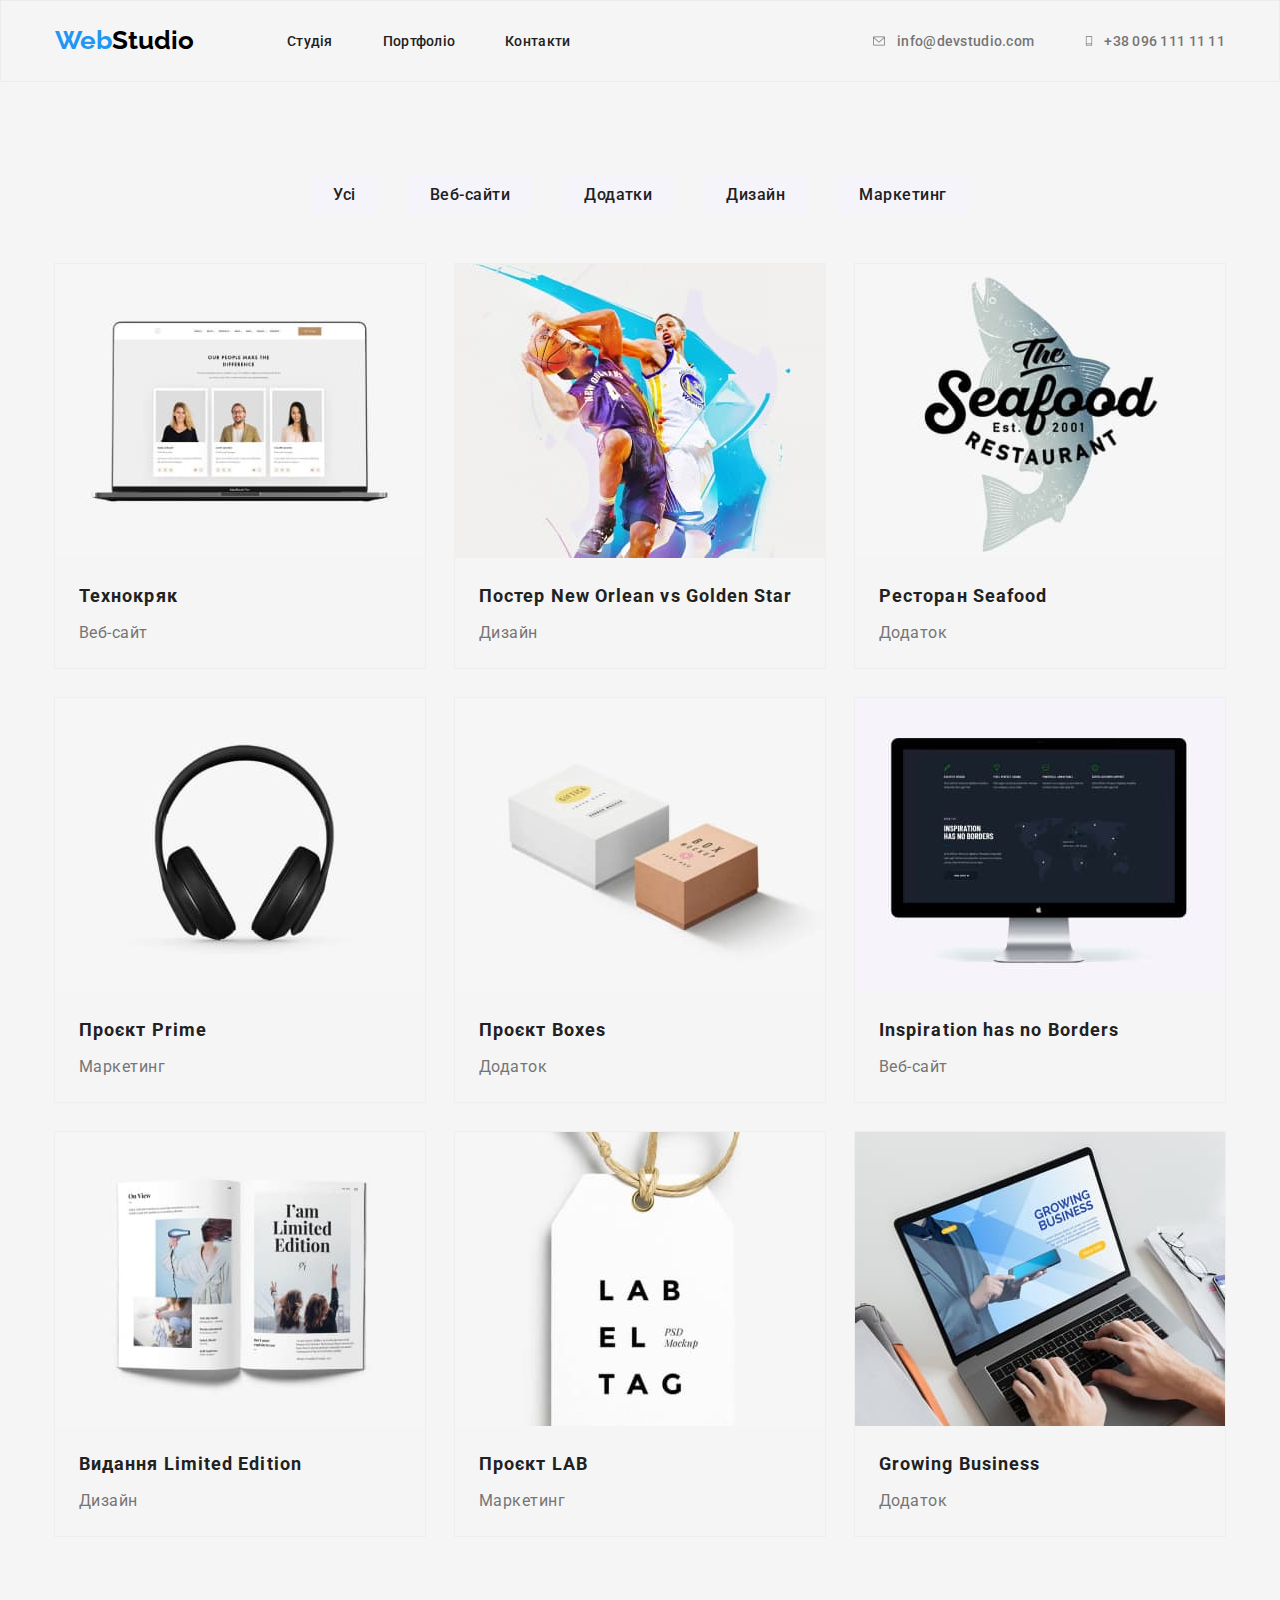
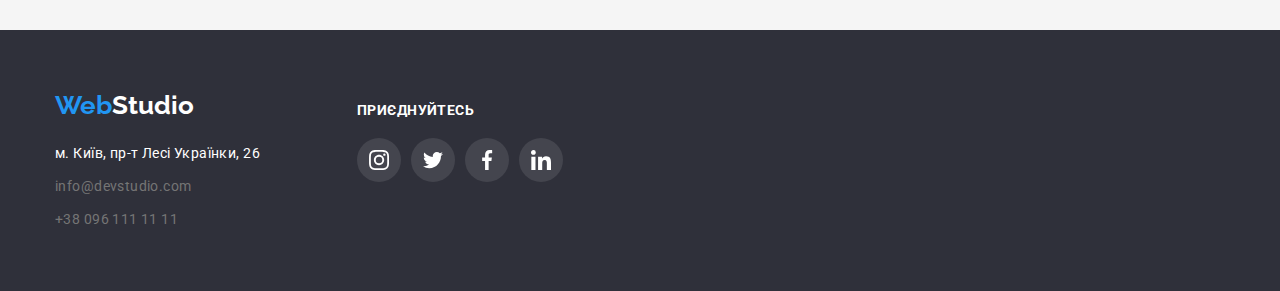
==== portfolio.html @ 63872f5f "fix" ====
<!DOCTYPE html>
<html lang="en">
  <head>
    <meta charset="UTF-8" />
    <meta http-equiv="X-UA-Compatible" content="IE=edge" />
    <meta name="viewport" content="width=device-width, initial-scale=1.0" />
    <title>Portfolio</title>

    <link rel="preconnect" href="https://fonts.googleapis.com" />
    <link rel="preconnect" href="https://fonts.gstatic.com" crossorigin />
    <link
      href="https://fonts.googleapis.com/css2?family=Roboto:wght@400;500;700;900&display=swap"
      rel="stylesheet"
    />

    <link rel="preconnect" href="https://fonts.googleapis.com" />
    <link rel="preconnect" href="https://fonts.gstatic.com" crossorigin />
    <link
      href="https://fonts.googleapis.com/css2?family=Raleway:wght@700&display=swap"
      rel="stylesheet"
    />

    <link
      rel="stylesheet"
      href="https://cdn.jsdelivr.net/npm/modern-normalize@1.1.0/modern-normalize.min.css"
    />

    <link rel="stylesheet" href="./style/main.css" />
  </head>

  <body>
    <header class="header-porfolio">
      <div class="header-conteiner conteiner">
        <a class="header-link-logo logo" href="" lang="en"
          ><span class="header-logo-web logo-web">Web</span>Studio</a
        >
        <nav class="header-nav">
          <ul class="header-nav_list">
            <li class="header-nav_item">
              <a class="header-nav_link" href="index.html">Студія</a>
            </li>
            <li class="header-nav_item">
              <a class="header-nav_link" href="">Портфоліо</a>
            </li>
            <li class="header-nav_item">
              <a class="header-nav_link" href="">Контакти</a>
            </li>
          </ul>
        </nav>
        <ul class="header_contact-list">
          <li class="header-list_item">
            <a class="header-list_link" href="mailto:info@devstudio.com">
              <svg class="header-list_link_icons" width="16" height="12">
                <use href="./images/icons.svg#icon-mail"></use>
              </svg>
              info@devstudio.com
            </a>
          </li>
          <li class="header-list_item">
            <a class="header-list_link" href="tel:+380961111111;">
              <svg
                class="header-list_link_icons header-list_link_icon-phone"
                width=""
                height=""
              >
                <use href="./images/icons.svg#icon-phone"></use>
              </svg>
              +38 096 111 11 11</a
            >
          </li>
        </ul>
      </div>
    </header>

    <main class="main-portfolio">
      <section class="porfolio-btns">
        <div class="conteiner">
          <ul class="porfolio-btns_list">
            <li><button class="portfolio-btns_btn">Усі</button></li>
            <li><button class="portfolio-btns_btn">Веб-сайти</button></li>
            <li><button class="portfolio-btns_btn">Додатки</button></li>
            <li><button class="portfolio-btns_btn">Дизайн</button></li>
            <li><button class="portfolio-btns_btn">Маркетинг</button></li>
          </ul>
        </div>
      </section>
      <section class="cards">
        <div class="conteiner">
          <ul class="cards-list">
            <li class="cards-list_item">
              <img
                class="cards-_item_img"
                src="./images/portfolio/cards/comp.jpg"
                alt=""
              />
              <h3 class="cards-_item_title">Технокряк</h3>
              <p class="cards-_item_text">Веб-сайт</p>
            </li>
            <li class="cards-list_item">
              <img
                class="cards-_item_img"
                src="./images/portfolio/cards/bosked.jpg"
                alt=""
              />
              <h3 class="cards-_item_title">
                Постер New Orlean vs Golden Star
              </h3>
              <p class="cards-_item_text">Дизайн</p>
            </li>
            <li class="cards-list_item">
              <img
                class="cards-_item_img"
                src="./images/portfolio/cards/akyla.jpg"
                alt=""
              />
              <h3 class="cards-_item_title">Ресторан Seafood</h3>
              <p class="cards-_item_text">Додаток</p>
            </li>
            <li class="cards-list_item">
              <img
                class="cards-_item_img"
                src="./images/portfolio/cards/nayshniki.jpg"
                alt=""
              />
              <h3 class="cards-_item_title">Проєкт Prime</h3>
              <p class="cards-_item_text">Маркетинг</p>
            </li>
            <li class="cards-list_item">
              <img
                class="cards-_item_img"
                src="./images/portfolio/cards/box.jpg"
                alt=""
              />
              <h3 class="cards-_item_title">Проєкт Boxes</h3>
              <p class="cards-_item_text">Додаток</p>
            </li>
            <li class="cards-list_item">
              <img
                class="cards-_item_img"
                src="./images/portfolio/cards/tv.jpg"
                alt=""
              />
              <h3 class="cards-_item_title">Inspiration has no Borders</h3>
              <p class="cards-_item_text">Веб-сайт</p>
            </li>
            <li class="cards-list_item">
              <img
                class="cards-_item_img"
                src="./images/portfolio/cards/book.jpg"
                alt=""
              />
              <h3 class="cards-_item_title">Видання Limited Edition</h3>
              <p class="cards-_item_text">Дизайн</p>
            </li>
            <li class="cards-list_item">
              <img
                class="cards-_item_img"
                src="./images/portfolio/cards/label.jpg"
                alt=""
              />
              <h3 class="cards-_item_title">Проєкт LAB</h3>
              <p class="cards-_item_text">Маркетинг</p>
            </li>
            <li class="cards-list_item">
              <img
                class="cards-_item_img"
                src="./images/portfolio/cards/notebook.jpg"
                alt=""
              />
              <h3 class="cards-_item_title">Growing Business</h3>
              <p class="cards-_item_text">Додаток</p>
            </li>
          </ul>
        </div>
      </section>
    </main>

    <footer class="footer-box">
      <div class="conteiner conteiner-footer">
        <address class="footer-address">
          <a class="footer-logo logo" href="" lang="en"
            ><span class="logo-web">Web</span>Studio</a
          >
          <ul class="footer-address_list">
            <li class="footer-address_item">
              <a
                class="footer-address_item_link"
                target="_blank"
                rel="noopener noreferrer nofollow"
                href="https://goo.gl/maps/QQY2UEiipHQV4N76A"
                ><span class="footer-address_item_link_text"
                  >м. Київ, пр-т Лесі Українки, 26</span
                ></a
              >
            </li>
            <li class="footer-address_item">
              <a
                class="footer-address_item_link"
                type="_blank"
                href="mailto:info@devstudio.com"
                >info@devstudio.com</a
              >
            </li>
            <li class="footer-address_item">
              <a class="footer-address_item_link" href="tel:+380961111111;"
                >+38 096 111 11 11</a
              >
            </li>
          </ul>
        </address>
        <section class="footer-messengers">
          <h2 class="footer-messengers_title">приєднуйтесь</h2>
          <ul class="footer-messengers_list">
            <li class="footer-messengers_item">
              <a class="footer-messengers_item_link" href="">
                <svg
                  class="footer-messengers_item_icon"
                  width="20px"
                  height="20px"
                >
                  <use href="./images/icons.svg#icon-instagram"></use>
                </svg>
              </a>
            </li>
            <li class="footer-messengers_item">
              <a class="footer-messengers_item_link" href="">
                <svg
                  class="footer-messengers_item_icon"
                  width="20px"
                  height="20px"
                >
                  <use href="./images/icons.svg#icon-twitter"></use>
                </svg>
              </a>
            </li>
            <li class="footer-messengers_item">
              <a class="footer-messengers_item_link" href="">
                <svg
                  class="footer-messengers_item_icon"
                  width="20px"
                  height="20px"
                >
                  <use href="./images/icons.svg#icon-facebook"></use>
                </svg>
              </a>
            </li>
            <li class="footer-messengers_item">
              <a class="footer-messengers_item_link" href="">
                <svg
                  class="footer-messengers_item_icon"
                  width="20px"
                  height="20px"
                >
                  <use href="./images/icons.svg#icon-linkedin"></use>
                </svg>
              </a>
            </li>
          </ul>
        </section>
      </div>
    </footer>
  </body>
</html>
---- style/main.css ----
:root {
  --logo-font: "Raleway";
}

:root {
  --color-main-title: #ffffff;
}
:root {
  --color-title-text: #212121;
}
:root {
  --color-simple-text: #757575;
}
:root {
  --color-accent: #2196f3;
}
/* reset-style */
img {
  display: block;
}

button {
  padding: 0;
  border: none;

  box-shadow: none;
}

h1,
h2,
h3,
h4,
h5,
h6,
p {
  margin: 0;
}

ul {
  list-style: none;
  margin: 0;
  padding: 0;
}

a {
  font-style: normal;
  text-decoration: none;
  color: #ffffff;
}
/* content  */

body {
  background-color: #f5f5f5;
  font-family: "Roboto";
}
.conteiner {
  width: 1200px;
  margin: 0 auto;
  padding: 0 15px;
}
.sections {
  padding: 94px 0;
}
/* HEADER */
.header-porfolio {
  border: 1px solid #ececec;
}
.header-conteiner {
  display: flex;
}

.logo {
  font-family: var(--logo-font);
  font-weight: 700;
  font-size: 26px;
  line-height: calc(31 / 26);
  color: #000000;

  margin-right: 93px;
}
.header-link-logo {
  margin-right: 93px;
  margin-top: 24px;
}
.logo-web {
  color: var(--color-accent);
  font-weight: 700;
  font-size: 26px;
  line-height: calc(31 / 26);
}
.header-nav {
  margin-right: auto;
}
.header-nav_list {
  display: flex;
}

.header-nav_item:not(:last-child) {
  margin-right: 50px;
}
.header-nav_link {
  display: block;
  padding: 32px 0;
  font-weight: 500;
  font-size: 14px;
  line-height: calc(16 / 14);
  letter-spacing: 0.02em;
  color: var(--color-title-text);
}
.header-nav_link:hover,
.header-nav_link:focus {
  color: var(--color-accent);
}
.header_contact-list {
  display: flex;
}
.header-list_item:not(:last-child) {
  margin-right: 50px;
}

.header-list_link {
  display: flex;
  align-items: center;
  gap: 10px;
  padding: 32px 0;
  font-weight: 500;
  font-size: 14px;
  line-height: calc(16 / 14);
  letter-spacing: 0.02em;
  color: var(--color-simple-text);
}
.header-list_link:hover,
.header-list_link:focus {
  color: var(--color-accent);
}
.header-list_link_icons {
  fill: currentColor;
  align-items: center;
}
.header-list_link_icon-phone {
  width: 10px;
  height: 16px;
}
/* main */
.hero {
  max-width: 1600px;
  margin-left: auto;
  margin-right: auto;
  background-image: linear-gradient(
      rgba(47, 48, 58, 0.4),
      rgba(47, 48, 58, 0.4)
    ),
    url(/images/main/hero/hero-bg.jpg);

  background-repeat: no-repeat;
  background-position: center;
  padding: 200px 0;
}
.conteiner-hero {
}
.hero_title {
  margin: 0 auto;
  width: 696px;
  text-align: center;
  margin-bottom: 30px;
  font-weight: 900;
  font-size: 44px;
  line-height: calc(60 / 44);
  letter-spacing: 0.06em;
  text-transform: uppercase;
  color: var(--color-main-title);
}

.hero_btn {
  box-shadow: 0px 4px 4px rgba(0, 0, 0, 0.15);
  border-radius: 4px;
  background: var(--color-accent);
  border: none;
  padding: 10px 32px;
  color: var(--color-main-title);

  display: block;
  margin: 0 auto;
  font-family: inherit;
  font-weight: 700;
  font-size: 16px;
  line-height: calc(30 / 16);
  letter-spacing: 0.06em;
}

.details {
}
.details_list {
  display: flex;
  gap: 30px;
}
.details_item {
  flex-basis: calc(100% - 30px * 3) / 4;
}
.details_item_icon-box {
  background-color: #f5f4fa;
  border-radius: 4px;
  width: 270px;
  height: 120px;
  display: flex;
  align-items: center;
  justify-content: center;
  margin-bottom: 30px;
}
.details_tittle {
  font-weight: 700;
  font-size: 14px;
  line-height: calc(16 / 14);
  letter-spacing: 0.03em;
  text-transform: uppercase;
  color: var(--color-title-text);
  margin-bottom: 10px;
}
.details_text {
  font-weight: 400;
  font-size: 14px;
  line-height: clac(24 / 16);
  letter-spacing: 0.03em;
  color: var(--color-simple-text);
}
.about {
  margin-bottom: 94px;
}
.about_title {
  text-align: center;
  margin-bottom: 50px;

  font-weight: 700;
  font-size: 36px;
  line-height: calc(42 / 36);
  letter-spacing: 0.03em;
  color: var(--color-title-text);
}
.wrap_about_img {
  display: flex;
  gap: 30px;
}
.about_img {
  flex-basis: calc(100% - 30px * 2) / 3;
}
.command {
  background-color: #f5f4fa;
  padding: 94px 0;
}
.command_title {
  text-align: center;
  margin-bottom: 50px;
  font-weight: 700;
  font-size: 36px;
  line-height: calc(42 / 36);
  letter-spacing: 0.03em;
  color: var(--color-title-text);
}
.command_list {
  display: flex;
  gap: 30px;
}
.command_item {
  flex-basis: calc(100% - 3) / 4;
  background-color: #ffffff;
  box-shadow: 0px 1px 3px rgba(0, 0, 0, 0.12), 0px 1px 1px rgba(0, 0, 0, 0.14),
    0px 2px 1px rgba(0, 0, 0, 0.2);
  border-radius: 0px 0px 4px 4px;
}
.command_item_img {
  margin-bottom: 30px;
}
.command_item_title {
  text-align: center;
  margin-bottom: 10px;
  font-weight: 500;
  font-size: 16px;
  line-height: calc(19 / 16);
  letter-spacing: 0.03em;
  color: var(--color-title-text);
}

.command_item_text {
  text-align: center;
  font-weight: 400;
  font-size: 16px;
  line-height: calc(19 / 16);
  letter-spacing: 0.03em;
  color: var(--color-simple-text);
  margin-bottom: 16px;
}
.command_item_list-social {
  display: flex;
  justify-content: center;
}
.command_item_list-social_item {
  display: flex;
  justify-content: center;
  align-items: center;

  margin-bottom: 30px;
}

.command_item_list-social_item_link {
  display: flex;
  align-items: center;
  justify-content: center;
  width: 44px;
  height: 44px;
  color: #afb1b8;
}
.command_item_list-social_item_link:hover,
.command_item_list-social_item_link:focus {
  border-radius: 50%;
  background-color: var(--color-accent);
  color: #ffffff;
}
.command_item_list-social_icon {
  fill: currentColor;
}
.clients {
  padding: 94px 0;
}

.clients_title {
  text-align: center;
  font-weight: 700;
  font-size: 36px;
  line-height: calc(42 / 36);
  text-align: center;
  letter-spacing: 0.03em;

  margin-bottom: 50px;
}
.clients_list {
  display: flex;
  gap: 30px;
}
.clients_item {
  width: 170px;
  height: 92px;
  border: 1px solid #afb1b8;
  border-radius: 4px;
  color: #afb1b8;

  display: flex;
  align-items: center;
  justify-content: center;
}
.clients_item:hover,
.clients_item:focus {
  border: 1px solid var(--color-accent);
  color: var(--color-accent);
}
.clients_item_icon {
  fill: currentColor;
}

/* FOOTER  */
.footer-box {
  background: #2f303a;
  padding: 60px 0;
}
.footer-logo {
  display: block;
  margin-bottom: 20px;
  color: var(--color-main-title);
}
.footer-address {
}
.footer-address_item:not(:last-child) {
  margin-bottom: 9px;
}
.footer-address_item {
}
.footer-address_item_link {
  font-weight: 400;
  font-size: 14px;
  line-height: calc(24 / 14);
  letter-spacing: 0.03em;
  color: var(--color-simple-text);
}
.footer-address_item_link_text {
  color: var(--color-main-title);
}
.conteiner-footer {
  display: flex;
  gap: 70px;
}
.footer-messengers {
}
.footer-messengers_title {
  margin-top: 12px;
  margin-bottom: 20px;
  font-weight: 700;
  font-size: 14px;
  line-height: calc(16 / 14);
  letter-spacing: 0.03em;
  text-transform: uppercase;
  color: var(--color-main-title);
}
.footer-messengers_list {
  display: flex;
  gap: 10px;
}
.footer-messengers_item {
  display: flex;
  justify-content: center;
  align-items: center;
}

.footer-messengers_item_link {
  width: 44px;
  height: 44px;
  background-color: rgba(255, 255, 255, 0.1);
  display: flex;
  justify-content: center;
  align-items: center;
  border-radius: 50%;
  color: #ffffff;
}
.footer-messengers_item_link:focus,
.footer-messengers_item_link:hover {
  background-color: var(--color-accent);
}
.footer-messengers_item_icon {
  fill: var(--color-main-title);
}

/* ----------------PORTFOLIO-------- */
.main-portfolio {
  background: #f5f5f5;
}
.body-portfolio {
}
.porfolio-btns {
  padding: 94px 0 50px 0;
}
.porfolio-btns_list {
  display: flex;
  justify-content: center;
  gap: 30px;
}
.portfolio-btns_btn {
  padding: 6px 22px;
  border: none;
  background-color: #f5f4fa;

  border-radius: 4px;
  font-weight: 500;
  font-size: 16px;
  line-height: calc(26 / 16);

  text-align: center;
  letter-spacing: 0.03em;
  color: var(--color-title-text);
}
.portfolio-btns_btn:hover,
.portfolio-btns_btn:focus {
  box-shadow: 0px 3px 1px rgba(0, 0, 0, 0.1), 0px 1px 2px rgba(0, 0, 0, 0.08),
    0px 2px 2px rgba(0, 0, 0, 0.12);
  background: var(--color-accent);
  color: var(--color-main-title);
}

.cards {
  padding-bottom: 94px;
}
.cards-list {
  display: flex;
  flex-wrap: wrap;
  gap: 30px;
}
.cards-list_item {
  flex-basis: calc(100% - 20px) / 3;

  outline: 1px solid #eeeeee;
  padding-bottom: 20px;
}
.cards-list_item:hover {
  box-shadow: 0px 1px 1px rgba(0, 0, 0, 0.12), 0px 4px 4px rgba(0, 0, 0, 0.06),
    1px 4px 6px rgba(0, 0, 0, 0.16);
}
.cards-_item_img {
  margin-bottom: 20px;
}
.cards-_item_title {
  margin-left: 24px;
  margin-bottom: 4px;
  font-weight: 700;
  font-size: 18px;
  line-height: calc(36 / 18);
  letter-spacing: 0.06em;

  color: var(--color-title-text);
}
.cards-_item_text {
  margin-left: 24px;

  font-weight: 400;
  font-size: 16px;
  line-height: calc(30 / 16);
  letter-spacing: 0.03em;
  color: var(--color-simple-text);
}
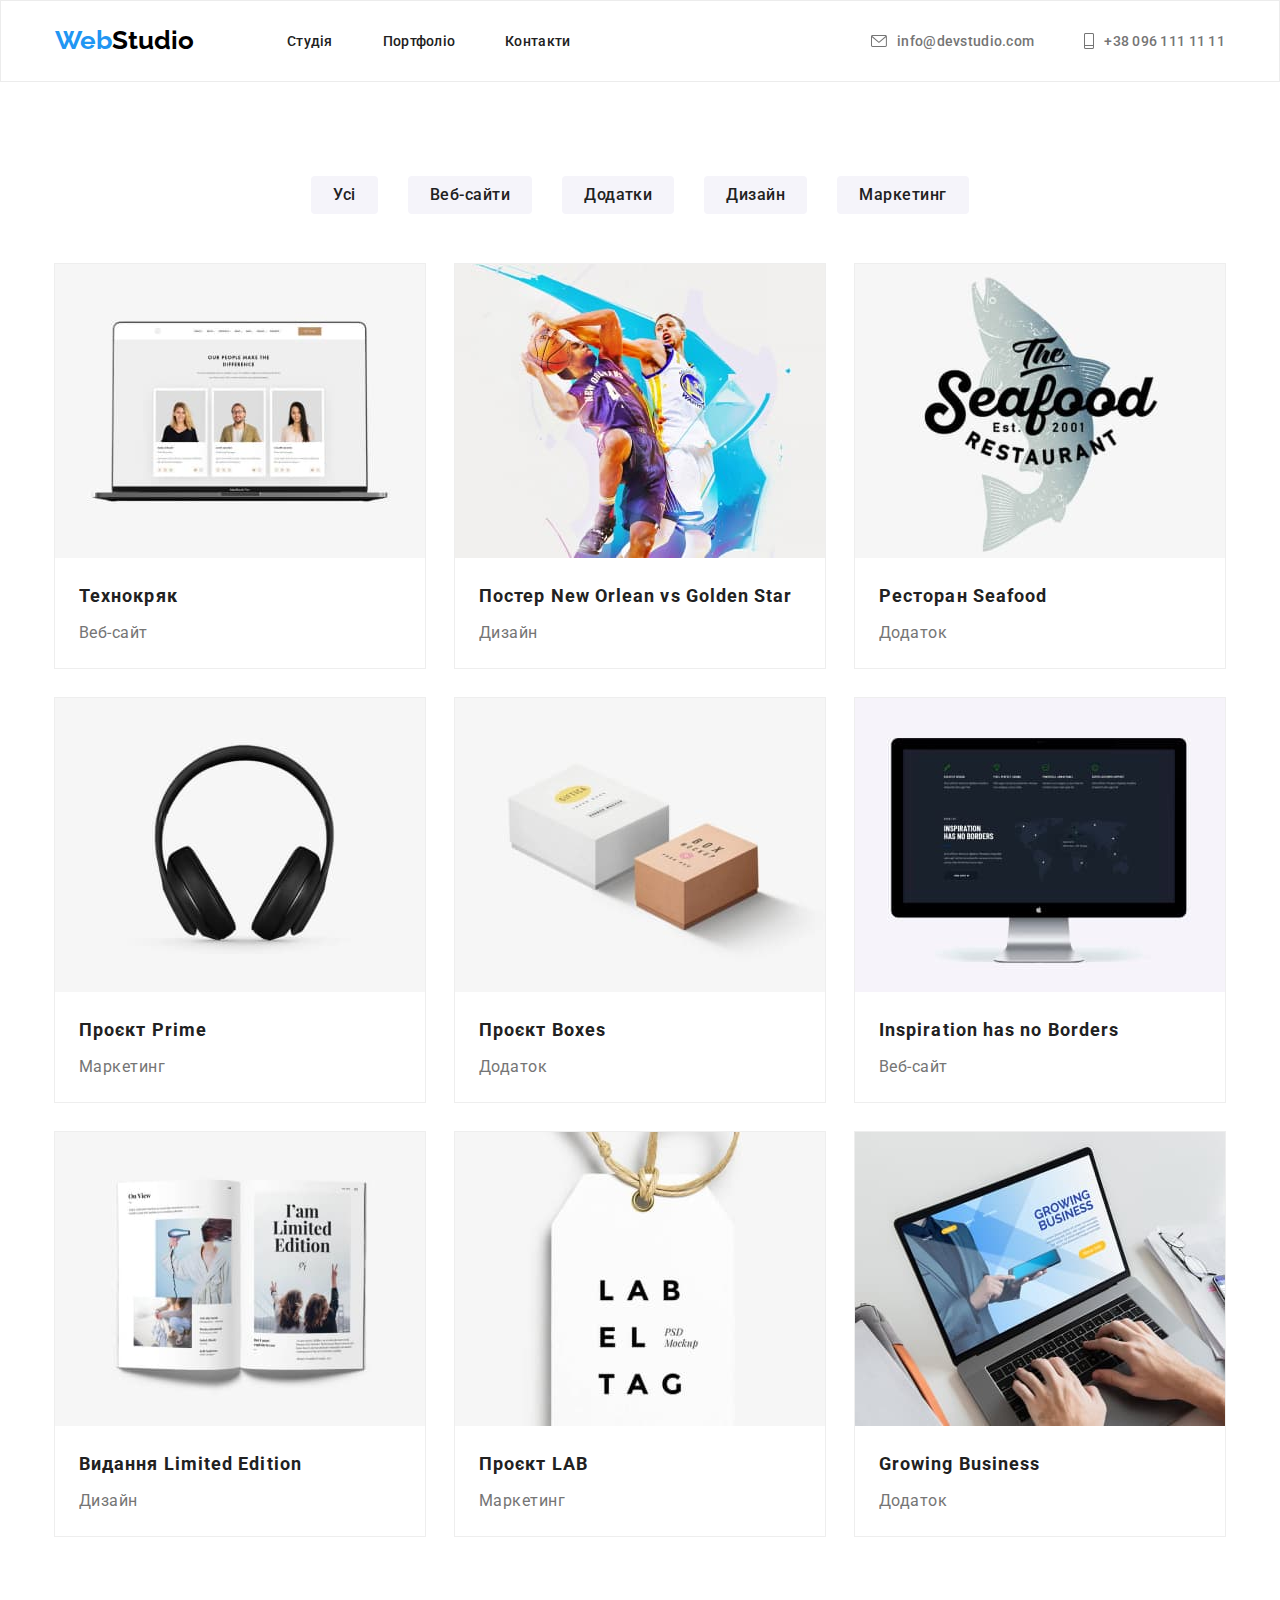
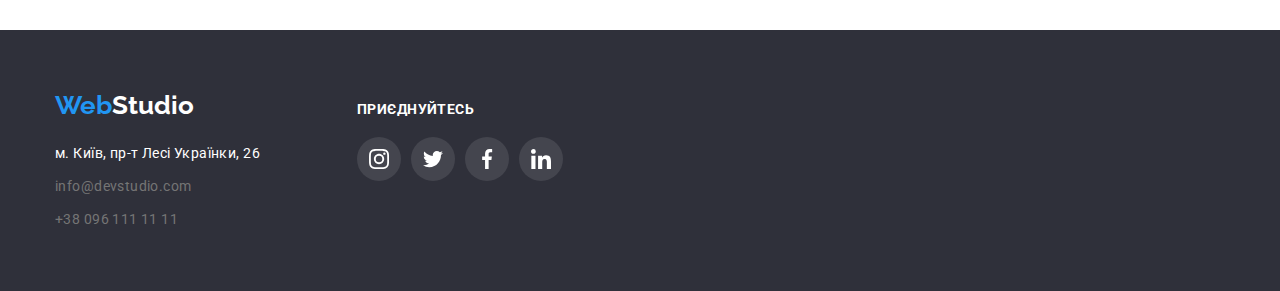
==== commit 01596a1c: "fixx" ====
--- a/portfolio.html
+++ b/portfolio.html
@@ -88,87 +88,124 @@
         <div class="conteiner">
           <ul class="cards-list">
             <li class="cards-list_item">
-              <img
-                class="cards-_item_img"
-                src="./images/portfolio/cards/comp.jpg"
-                alt=""
-              />
-              <h3 class="cards-_item_title">Технокряк</h3>
-              <p class="cards-_item_text">Веб-сайт</p>
-            </li>
-            <li class="cards-list_item">
-              <img
-                class="cards-_item_img"
-                src="./images/portfolio/cards/bosked.jpg"
-                alt=""
-              />
-              <h3 class="cards-_item_title">
-                Постер New Orlean vs Golden Star
-              </h3>
-              <p class="cards-_item_text">Дизайн</p>
-            </li>
-            <li class="cards-list_item">
-              <img
-                class="cards-_item_img"
-                src="./images/portfolio/cards/akyla.jpg"
-                alt=""
-              />
-              <h3 class="cards-_item_title">Ресторан Seafood</h3>
-              <p class="cards-_item_text">Додаток</p>
-            </li>
-            <li class="cards-list_item">
-              <img
-                class="cards-_item_img"
-                src="./images/portfolio/cards/nayshniki.jpg"
-                alt=""
-              />
-              <h3 class="cards-_item_title">Проєкт Prime</h3>
-              <p class="cards-_item_text">Маркетинг</p>
-            </li>
-            <li class="cards-list_item">
-              <img
-                class="cards-_item_img"
-                src="./images/portfolio/cards/box.jpg"
-                alt=""
-              />
-              <h3 class="cards-_item_title">Проєкт Boxes</h3>
-              <p class="cards-_item_text">Додаток</p>
-            </li>
-            <li class="cards-list_item">
-              <img
-                class="cards-_item_img"
-                src="./images/portfolio/cards/tv.jpg"
-                alt=""
-              />
-              <h3 class="cards-_item_title">Inspiration has no Borders</h3>
-              <p class="cards-_item_text">Веб-сайт</p>
-            </li>
-            <li class="cards-list_item">
-              <img
-                class="cards-_item_img"
-                src="./images/portfolio/cards/book.jpg"
-                alt=""
-              />
-              <h3 class="cards-_item_title">Видання Limited Edition</h3>
-              <p class="cards-_item_text">Дизайн</p>
-            </li>
-            <li class="cards-list_item">
-              <img
-                class="cards-_item_img"
-                src="./images/portfolio/cards/label.jpg"
-                alt=""
-              />
-              <h3 class="cards-_item_title">Проєкт LAB</h3>
-              <p class="cards-_item_text">Маркетинг</p>
-            </li>
-            <li class="cards-list_item">
-              <img
-                class="cards-_item_img"
-                src="./images/portfolio/cards/notebook.jpg"
-                alt=""
-              />
-              <h3 class="cards-_item_title">Growing Business</h3>
-              <p class="cards-_item_text">Додаток</p>
+              <a class="cards_item_link" href="">
+                <img
+                  class="cards-_item_img"
+                  src="./images/portfolio/cards/comp.jpg"
+                  alt=""
+                />
+                <div class="cards_item_box-text">
+                  <h3 class="cards-_item_title">Технокряк</h3>
+                  <p class="cards-_item_text">Веб-сайт</p>
+                </div>
+              </a>
+            </li>
+            <li class="cards-list_item">
+              <a class="cards_item_link" href="">
+                <img
+                  class="cards-_item_img"
+                  src="./images/portfolio/cards/bosked.jpg"
+                  alt=""
+                />
+                <div class="cards_item_box-text">
+                  <h3 class="cards-_item_title">
+                    Постер New Orlean vs Golden Star
+                  </h3>
+                  <p class="cards-_item_text">Дизайн</p>
+                </div>
+              </a>
+            </li>
+            <li class="cards-list_item">
+              <a class="cards_item_link" href="cards_item_link">
+                <img
+                  class="cards-_item_img"
+                  src="./images/portfolio/cards/akyla.jpg"
+                  alt=""
+                />
+                <div class="cards_item_box-text">
+                  <h3 class="cards-_item_title">Ресторан Seafood</h3>
+                  <p class="cards-_item_text">Додаток</p>
+                </div>
+              </a>
+            </li>
+            <li class="cards-list_item">
+              <a class="cards_item_link" href="cards_item_link">
+                <img
+                  class="cards-_item_img"
+                  src="./images/portfolio/cards/nayshniki.jpg"
+                  alt=""
+                />
+                <div class="cards_item_box-text">
+                  <h3 class="cards-_item_title">Проєкт Prime</h3>
+                  <p class="cards-_item_text">Маркетинг</p>
+                </div>
+              </a>
+            </li>
+            <li class="cards-list_item">
+              <a class="cards_item_link" href="cards_item_link">
+                <img
+                  class="cards-_item_img"
+                  src="./images/portfolio/cards/box.jpg"
+                  alt=""
+                />
+                <div class="cards_item_box-text">
+                  <h3 class="cards-_item_title">Проєкт Boxes</h3>
+                  <p class="cards-_item_text">Додаток</p>
+                </div>
+              </a>
+            </li>
+
+            <li class="cards-list_item">
+              <a class="cards_item_link" href="cards_item_link">
+                <img
+                  class="cards-_item_img"
+                  src="./images/portfolio/cards/tv.jpg"
+                  alt=""
+                />
+                <div class="cards_item_box-text">
+                  <h3 class="cards-_item_title">Inspiration has no Borders</h3>
+                  <p class="cards-_item_text">Веб-сайт</p>
+                </div>
+              </a>
+            </li>
+            <li class="cards-list_item">
+              <a class="cards_item_link" href="cards_item_link">
+                <img
+                  class="cards-_item_img"
+                  src="./images/portfolio/cards/book.jpg"
+                  alt=""
+                />
+                <div class="cards_item_box-text">
+                  <h3 class="cards-_item_title">Видання Limited Edition</h3>
+                  <p class="cards-_item_text">Дизайн</p>
+                </div>
+              </a>
+            </li>
+            <li class="cards-list_item">
+              <a class="cards_item_link" href="cards_item_link">
+                <img
+                  class="cards-_item_img"
+                  src="./images/portfolio/cards/label.jpg"
+                  alt=""
+                />
+                <div class="cards_item_box-text">
+                  <h3 class="cards-_item_title">Проєкт LAB</h3>
+                  <p class="cards-_item_text">Маркетинг</p>
+                </div>
+              </a>
+            </li>
+            <li class="cards-list_item">
+              <a class="cards_item_link" href="cards_item_link">
+                <img
+                  class="cards-_item_img"
+                  src="./images/portfolio/cards/notebook.jpg"
+                  alt=""
+                />
+                <div class="cards_item_box-text">
+                  <h3 class="cards-_item_title">Growing Business</h3>
+                  <p class="cards-_item_text">Додаток</p>
+                </div>
+              </a>
             </li>
           </ul>
         </div>
@@ -208,8 +245,8 @@
             </li>
           </ul>
         </address>
-        <section class="footer-messengers">
-          <h2 class="footer-messengers_title">приєднуйтесь</h2>
+        <div class="footer-messengers">
+          <p class="footer-messengers_text">приєднуйтесь</p>
           <ul class="footer-messengers_list">
             <li class="footer-messengers_item">
               <a class="footer-messengers_item_link" href="">
@@ -256,7 +293,7 @@
               </a>
             </li>
           </ul>
-        </section>
+        </div>
       </div>
     </footer>
   </body>
--- a/style/main.css
+++ b/style/main.css
@@ -50,7 +50,6 @@
 /* content  */
 
 body {
-  background-color: #f5f5f5;
   font-family: "Roboto";
 }
 .conteiner {
@@ -146,11 +145,12 @@
   max-width: 1600px;
   margin-left: auto;
   margin-right: auto;
+  background-color: #2f303a;
   background-image: linear-gradient(
       rgba(47, 48, 58, 0.4),
       rgba(47, 48, 58, 0.4)
     ),
-    url(/images/main/hero/hero-bg.jpg);
+    url(../images/main/hero/hero-bg.jpg);
 
   background-repeat: no-repeat;
   background-position: center;
@@ -219,7 +219,7 @@
 .details_text {
   font-weight: 400;
   font-size: 14px;
-  line-height: clac(24 / 16);
+  line-height: calc(24 / 14);
   letter-spacing: 0.03em;
   color: var(--color-simple-text);
 }
@@ -268,7 +268,9 @@
   border-radius: 0px 0px 4px 4px;
 }
 .command_item_img {
-  margin-bottom: 30px;
+}
+.command_box-person {
+  padding: 30px 0;
 }
 .command_item_title {
   text-align: center;
@@ -297,8 +299,6 @@
   display: flex;
   justify-content: center;
   align-items: center;
-
-  margin-bottom: 30px;
 }
 
 .command_item_list-social_item_link {
@@ -347,7 +347,10 @@
   align-items: center;
   justify-content: center;
 }
-.clients_item:hover,
+.clients_item:hover {
+  border: 1px solid var(--color-accent);
+  color: var(--color-accent);
+}
 .clients_item:focus {
   border: 1px solid var(--color-accent);
   color: var(--color-accent);
@@ -386,11 +389,11 @@
 .conteiner-footer {
   display: flex;
   gap: 70px;
+  align-items: baseline;
 }
 .footer-messengers {
 }
-.footer-messengers_title {
-  margin-top: 12px;
+.footer-messengers_text {
   margin-bottom: 20px;
   font-weight: 700;
   font-size: 14px;
@@ -429,7 +432,6 @@
 
 /* ----------------PORTFOLIO-------- */
 .main-portfolio {
-  background: #f5f5f5;
 }
 .body-portfolio {
 }
@@ -442,6 +444,7 @@
   gap: 30px;
 }
 .portfolio-btns_btn {
+  cursor: pointer;
   padding: 6px 22px;
   border: none;
   background-color: #f5f4fa;
@@ -473,16 +476,21 @@
 }
 .cards-list_item {
   flex-basis: calc(100% - 20px) / 3;
-
+}
+
+.cards_item_link {
+  display: block;
   outline: 1px solid #eeeeee;
-  padding-bottom: 20px;
-}
-.cards-list_item:hover {
+}
+.cards_item_link:hover,
+.cards_item_link:focus {
   box-shadow: 0px 1px 1px rgba(0, 0, 0, 0.12), 0px 4px 4px rgba(0, 0, 0, 0.06),
     1px 4px 6px rgba(0, 0, 0, 0.16);
 }
 .cards-_item_img {
-  margin-bottom: 20px;
+}
+.cards_item_box-text {
+  padding: 20px 0;
 }
 .cards-_item_title {
   margin-left: 24px;
